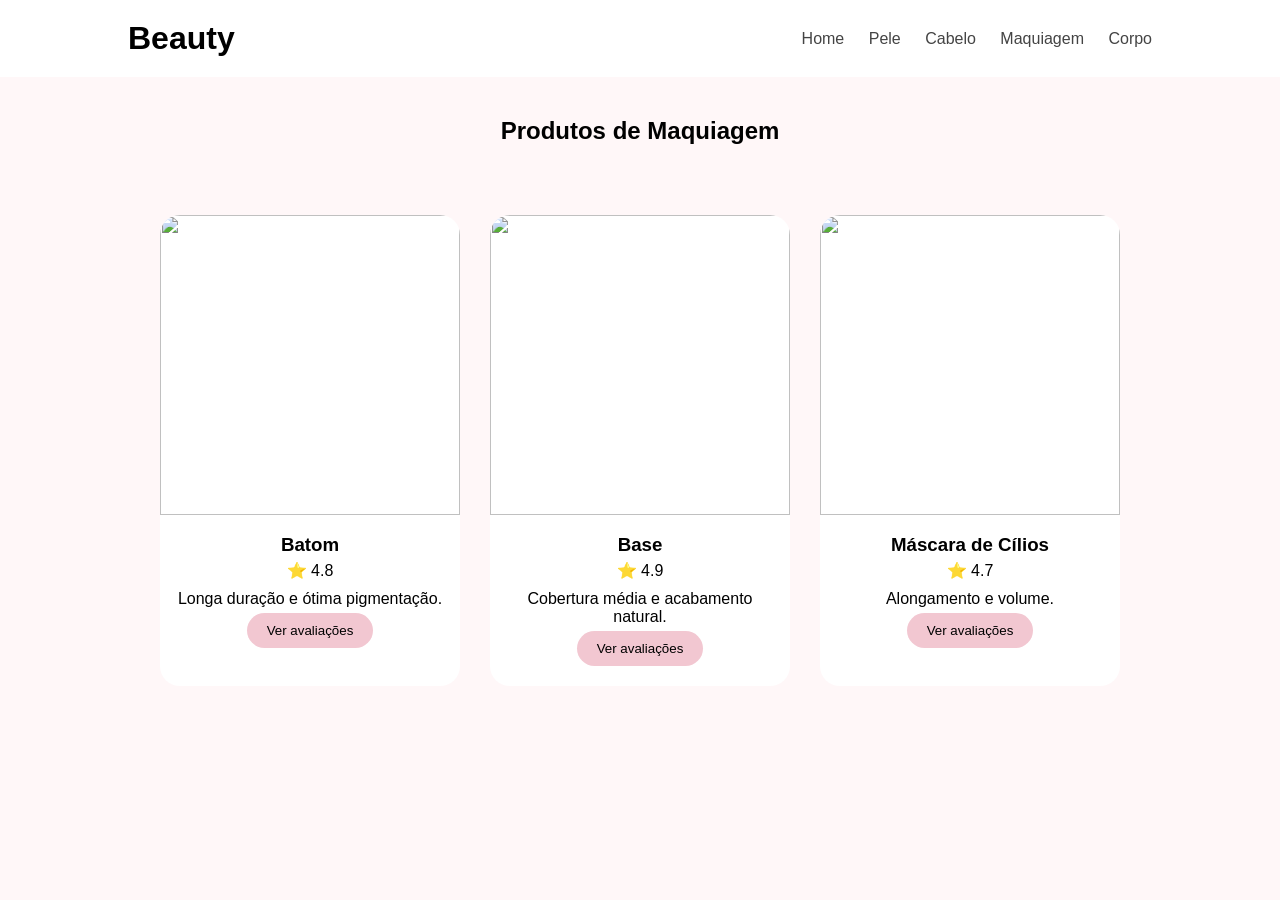
==== cabelo.html @ e71f2d27 "primeira versão" ====
<!DOCTYPE html>
<html lang="pt-BR">
<head>

<meta charset="UTF-8">
<title>Maquiagem</title>

<link rel="stylesheet" href="css/style-categorias.css">

</head>

<body>

<header>

<h1>Beauty</h1>

<nav>
<a href="index.html">Home</a>
<a href="pele.html">Pele</a>
<a href="cabelo.html">Cabelo</a>
<a href="maquiagem.html">Maquiagem</a>
<a href="corpo.html">Corpo</a>
</nav>

</header>

<h2 class="titulo">
Produtos de Maquiagem
</h2>

<section class="produtos">

<div class="produto">
<img src="https://images.unsplash.com/photo-1586495777744-4413f21062fa?w=500">

<h3>Batom</h3>

<p>⭐ 4.8</p>

<p>
Longa duração e ótima pigmentação.
</p>

<button onclick="avaliacao('Batom')">
Ver avaliações
</button>

</div>

<div class="produto">

<img src="https://images.unsplash.com/photo-1522335789203-aabd1fc54bc9?w=500">

<h3>Base</h3>

<p>⭐ 4.9</p>

<p>
Cobertura média e acabamento natural.
</p>

<button onclick="avaliacao('Base')">
Ver avaliações
</button>

</div>

<div class="produto">

<img src="https://images.unsplash.com/photo-1631214540242-6f6b5c4b30af?w=500">

<h3>Máscara de Cílios</h3>

<p>⭐ 4.7</p>

<p>
Alongamento e volume.
</p>

<button onclick="avaliacao('Máscara')">
Ver avaliações
</button>

</div>

</section>

<script src="js/script.js"></script>

</body>
</html>
---- css/style-categorias.css ----
*{
margin:0;
padding:0;
box-sizing:border-box;
}

body{
font-family:Poppins,sans-serif;
background:#fff7f8;
}

header{
background:white;
padding:20px 10%;
display:flex;
justify-content:space-between;
align-items:center;
}

nav a{
margin-left:20px;
text-decoration:none;
color:#444;
}

.titulo{
text-align:center;
padding:40px;
}

.produtos{

display:flex;
justify-content:center;
gap:30px;

flex-wrap:wrap;

padding:30px;
}

.produto{
width:300px;
background:white;
border-radius:20px;
overflow:hidden;
padding-bottom:20px;
text-align:center;
}

.produto img{
width:100%;
height:300px;
object-fit:cover;
}

.produto h3{
margin-top:15px;
}

.produto p{
padding:5px 15px;
}

.produto button{
background:#f2c7d1;
border:none;
padding:10px 20px;
border-radius:20px;
cursor:pointer;
}
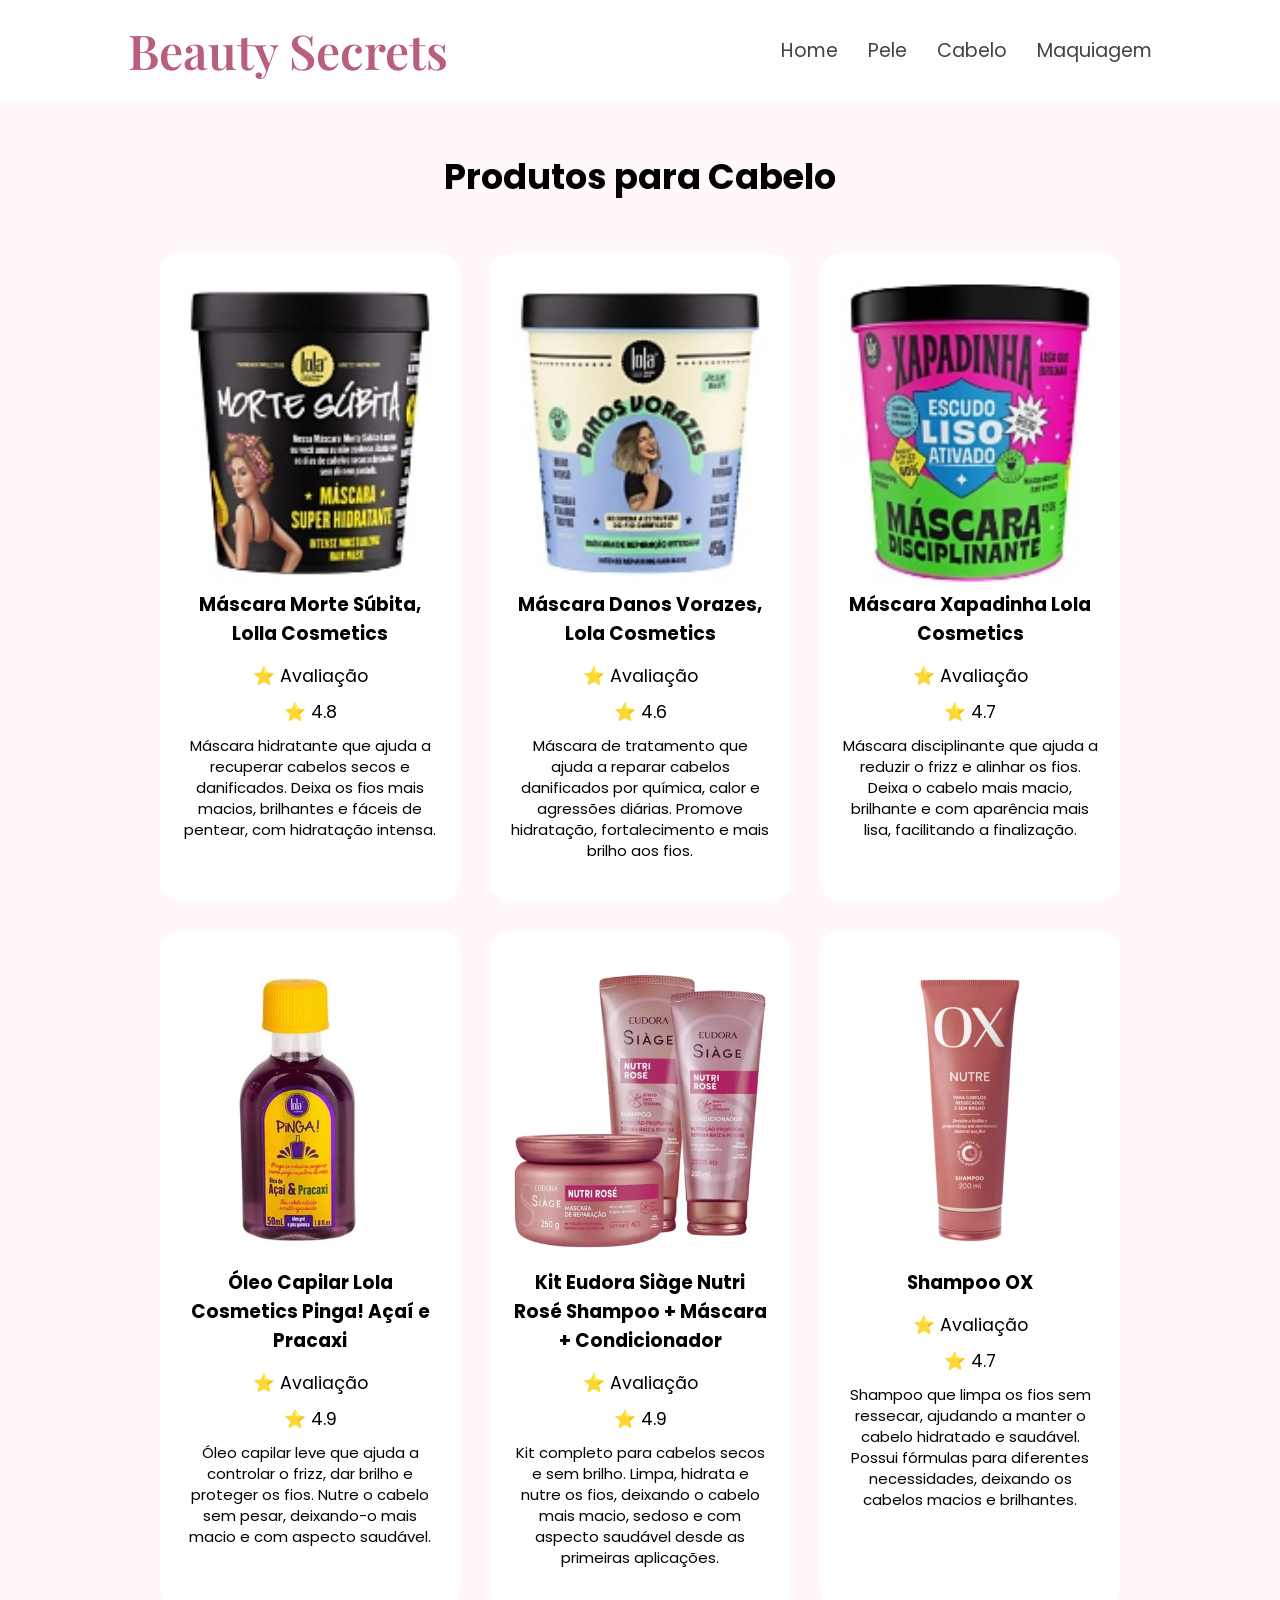
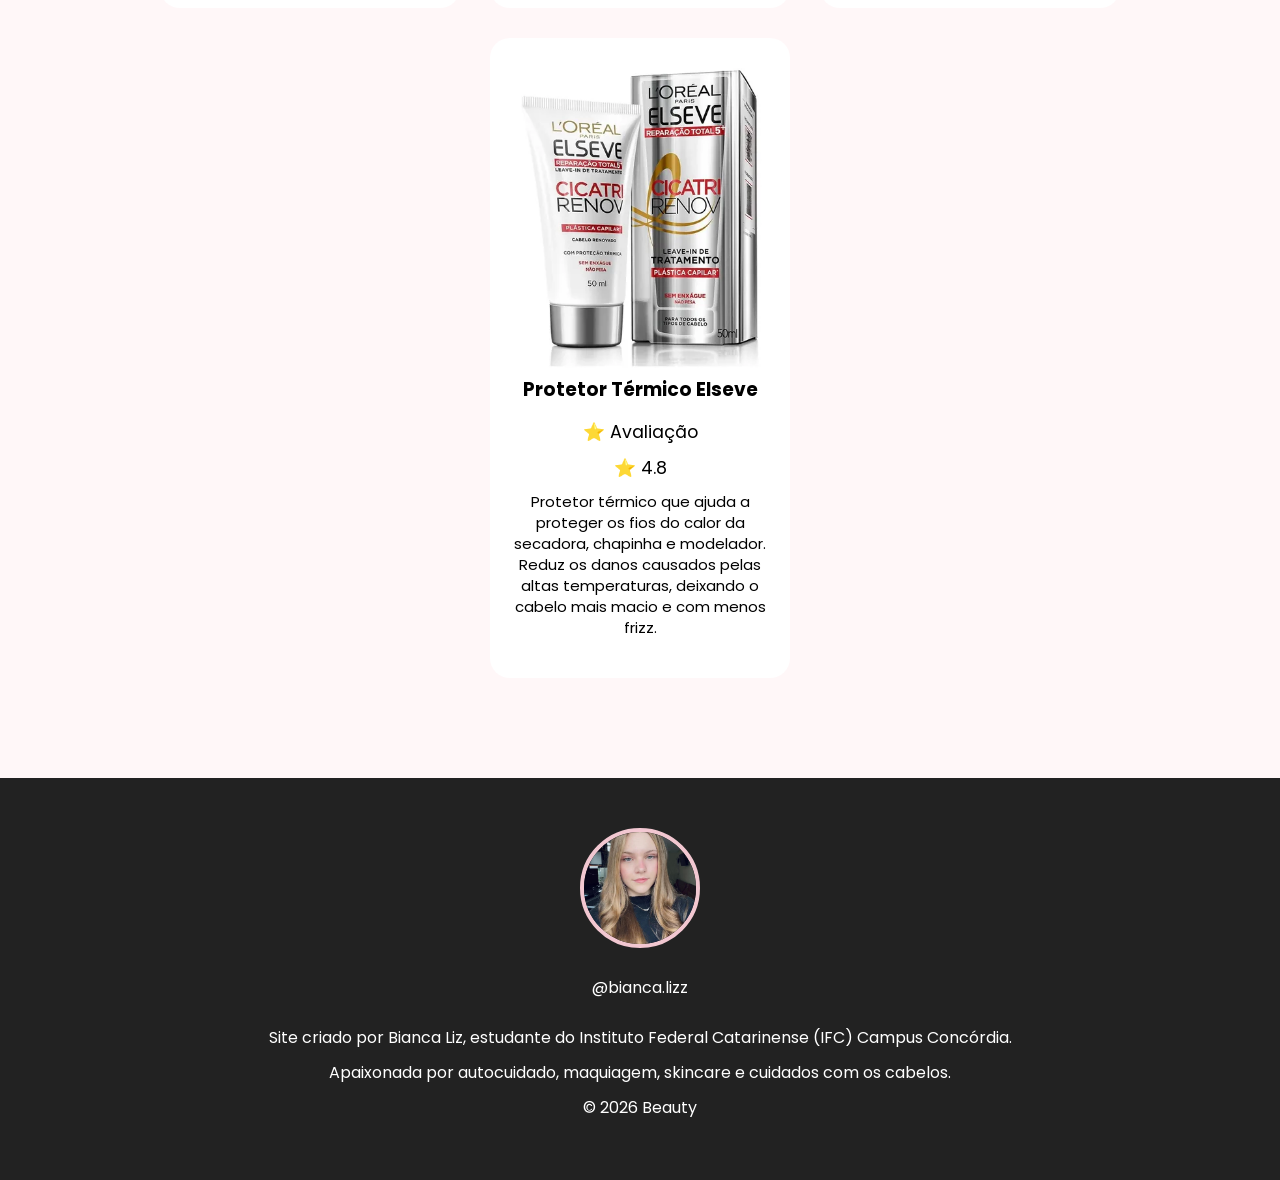
==== commit c94393c7: "update" ====
--- a/cabelo.html
+++ b/cabelo.html
@@ -1,90 +1,118 @@
 <!DOCTYPE html>
 <html lang="pt-BR">
+
 <head>
+    <meta charset="UTF-8">
+    <meta name="viewport" content="width=device-width, initial-scale=1.0">
 
-<meta charset="UTF-8">
-<title>Maquiagem</title>
+    <title>Cabelo - Beauty</title>
 
-<link rel="stylesheet" href="css/style-categorias.css">
+    <link rel="stylesheet" href="css/style-categorias.css">
 
+    <link href="https://fonts.googleapis.com/css2?family=Playfair+Display:wght@600&family=Poppins:wght@300;400;500&display=swap" rel="stylesheet">
 </head>
 
 <body>
 
 <header>
 
-<h1>Beauty</h1>
+    <h1>Beauty Secrets</h1>
 
-<nav>
-<a href="index.html">Home</a>
-<a href="pele.html">Pele</a>
-<a href="cabelo.html">Cabelo</a>
-<a href="maquiagem.html">Maquiagem</a>
-<a href="corpo.html">Corpo</a>
-</nav>
+    <nav>
+        <a href="index.html">Home</a>
+        <a href="pele.html">Pele</a>
+        <a href="cabelo.html">Cabelo</a>
+        <a href="maquiagem.html">Maquiagem</a>
+    </nav>
 
 </header>
 
 <h2 class="titulo">
-Produtos de Maquiagem
+    Produtos para Cabelo
 </h2>
 
 <section class="produtos">
 
-<div class="produto">
-<img src="https://images.unsplash.com/photo-1586495777744-4413f21062fa?w=500">
-
-<h3>Batom</h3>
-
-<p>⭐ 4.8</p>
-
-<p>
-Longa duração e ótima pigmentação.
-</p>
-
-<button onclick="avaliacao('Batom')">
-Ver avaliações
-</button>
-
+    <div class="produto"> 
+    <img src="img/lolla.jpg" alt="Máscara Morte Súbita Lola Cosmetics"> 
+    <h3> Máscara Morte Súbita, Lolla Cosmetics </h3> 
+    <p>⭐ Avaliação</p> 
+    <p>⭐ 4.8</p> 
+    <p class="descricao">Máscara hidratante que ajuda a recuperar cabelos secos e danificados. Deixa os fios mais macios, brilhantes e fáceis de pentear, com hidratação intensa.</p> 
 </div>
 
-<div class="produto">
-
-<img src="https://images.unsplash.com/photo-1522335789203-aabd1fc54bc9?w=500">
-
-<h3>Base</h3>
-
-<p>⭐ 4.9</p>
-
-<p>
-Cobertura média e acabamento natural.
-</p>
-
-<button onclick="avaliacao('Base')">
-Ver avaliações
-</button>
-
+ <div class="produto"> 
+    <img src="img/danos.jpg" alt="Danos Vorazes Máscara de Tratamento"> 
+    <h3>Máscara Danos Vorazes, Lola Cosmetics</h3> 
+    <p>⭐ Avaliação</p> 
+    <p>⭐ 4.6</p> 
+    <p class="descricao">Máscara de tratamento que ajuda a reparar cabelos danificados por química, calor e agressões diárias. Promove hidratação, fortalecimento e mais brilho aos fios.</p> 
 </div>
 
-<div class="produto">
+<div class="produto"> 
+    <img src="img/xapa.jpg" alt="Máscara Xapadinha Lola Cosmetics"> 
+    <h3>Máscara Xapadinha Lola Cosmetics</h3> 
+    <p>⭐ Avaliação</p> 
+    <p>⭐ 4.7</p> 
+    <p class="descricao">Máscara disciplinante que ajuda a reduzir o frizz e alinhar os fios. Deixa o cabelo mais macio, brilhante e com aparência mais lisa, facilitando a finalização.</p> 
+</div>
 
-<img src="https://images.unsplash.com/photo-1631214540242-6f6b5c4b30af?w=500">
+<div class="produto"> 
+    <img src="img/oleo.webp" alt="Óleo Capilar Pinga Açaí e Pracaxi Lola Cosmetics"> 
+    <h3>Óleo Capilar Lola Cosmetics Pinga! Açaí e Pracaxi </h3> 
+    <p>⭐ Avaliação</p> 
+    <p>⭐ 4.9</p> 
+    <p class="descricao">Óleo capilar leve que ajuda a controlar o frizz, dar brilho e proteger os fios. Nutre o cabelo sem pesar, deixando-o mais macio e com aspecto saudável.</p> 
+</div>
 
-<h3>Máscara de Cílios</h3>
+<div class="produto"> 
+    <img src="img/kit.webp" alt="Kit Eudora Siàge Nutri Rosé"> 
+    <h3>Kit Eudora Siàge Nutri Rosé Shampoo + Máscara + Condicionador</h3> 
+    <p>⭐ Avaliação</p> 
+    <p>⭐ 4.9</p> 
+    <p class="descricao">Kit completo para cabelos secos e sem brilho. Limpa, hidrata e nutre os fios, deixando o cabelo mais macio, sedoso e com aspecto saudável desde as primeiras aplicações.</p> 
+</div>
 
-<p>⭐ 4.7</p>
+<div class="produto"> 
+    <img src="img/ox.jpg" alt="Shampoo OX"> 
+    <h3>Shampoo OX</h3> 
+    <p>⭐ Avaliação</p> 
+    <p>⭐ 4.7</p> 
+    <p class="descricao">Shampoo que limpa os fios sem ressecar, ajudando a manter o cabelo hidratado e saudável. Possui fórmulas para diferentes necessidades, deixando os cabelos macios e brilhantes.</p> 
+</div>
 
-<p>
-Alongamento e volume.
-</p>
-
-<button onclick="avaliacao('Máscara')">
-Ver avaliações
-</button>
-
+<div class="produto"> 
+    <img src="img/protetor.webp" alt="Protetor Térmico Elseve"> 
+    <h3>Protetor Térmico Elseve</h3> 
+    <p>⭐ Avaliação</p> 
+    <p>⭐ 4.8</p> 
+    <p class="descricao">Protetor térmico que ajuda a proteger os fios do calor da secadora, chapinha e modelador. Reduz os danos causados pelas altas temperaturas, deixando o cabelo mais macio e com menos frizz.</p> 
 </div>
 
 </section>
+
+<footer>
+
+    <div class="foto-perfil">
+        <img src="img/bianca.jpeg" alt="Bianca Liz">
+    </div>
+
+
+
+    <p>
+        @bianca.lizz <br> <br>
+        Site criado por Bianca Liz,
+        estudante do Instituto Federal Catarinense (IFC) Campus Concórdia.
+    </p>
+    
+    <p>
+        Apaixonada por autocuidado,
+        maquiagem, skincare e cuidados com os cabelos.
+    </p>
+
+    <p>© 2026 Beauty</p>
+
+</footer>
 
 <script src="js/script.js"></script>
 
--- a/css/style-categorias.css
+++ b/css/style-categorias.css
@@ -1,71 +1,117 @@
 *{
-margin:0;
-padding:0;
-box-sizing:border-box;
+    margin:0;
+    padding:0;
+    box-sizing:border-box;
 }
 
 body{
-font-family:Poppins,sans-serif;
-background:#fff7f8;
+    font-family:'Poppins', sans-serif;
+    background:#fff7f8;
 }
 
 header{
-background:white;
-padding:20px 10%;
-display:flex;
-justify-content:space-between;
-align-items:center;
+    background:white;
+    height:100px;
+    padding:0 10%;
+    display:flex;
+    justify-content:space-between;
+    align-items:center;
+}
+
+header h1{
+    font-family:'Playfair Display', serif;
+    color:#b95f7d;
+    font-size:3rem;
+    font-weight:600;
+    margin:0;
+}
+
+nav{
+    display:flex;
+    gap:30px;
 }
 
 nav a{
-margin-left:20px;
-text-decoration:none;
-color:#444;
+    text-decoration:none;
+    color:#444;
+    font-size:1.2rem;
 }
 
 .titulo{
-text-align:center;
-padding:40px;
+    text-align:center;
+    padding:50px 20px;
+    font-size:2.2rem;
 }
 
 .produtos{
-
-display:flex;
-justify-content:center;
-gap:30px;
-
-flex-wrap:wrap;
-
-padding:30px;
+    display:flex;
+    justify-content:center;
+    gap:30px;
+    flex-wrap:wrap;
+    padding:0 30px 50px;
 }
 
 .produto{
-width:300px;
-background:white;
-border-radius:20px;
-overflow:hidden;
-padding-bottom:20px;
-text-align:center;
+    width:300px;
+    background:white;
+    border-radius:20px;
+    padding:30px 20px;
+    text-align:center;
+    transition:0.3s;
+}
+
+.produto:hover{
+    transform:translateY(-5px);
+}
+
+.produto h3{
+    margin-bottom:15px;
+}
+
+.produto p{
+    margin:10px 0;
+    font-size:1.1rem;
 }
 
 .produto img{
-width:100%;
-height:300px;
-object-fit:cover;
+    width:100%;
+    height:300px;
+    object-fit:cover;
 }
 
-.produto h3{
-margin-top:15px;
+.adicionar{
+    border:2px dashed #d9c7ff;
 }
 
-.produto p{
-padding:5px 15px;
+footer{
+    background:#222;
+    color:white;
+    text-align:center;
+    padding:50px;
+    margin-top:50px;
 }
 
-.produto button{
-background:#f2c7d1;
-border:none;
-padding:10px 20px;
-border-radius:20px;
-cursor:pointer;
+footer h3{
+    margin-bottom:15px;
+}
+
+footer p{
+    margin:10px 0;
+}
+
+.foto-perfil{
+    margin-bottom:20px;
+}
+
+.foto-perfil img{
+    width:120px;
+    height:120px;
+    border-radius:50%;
+    object-fit:cover;
+    border:4px solid #f2c7d1;
+}
+
+.descricao{
+    font-size:15px !important;
+    line-height:1.4;
 }
